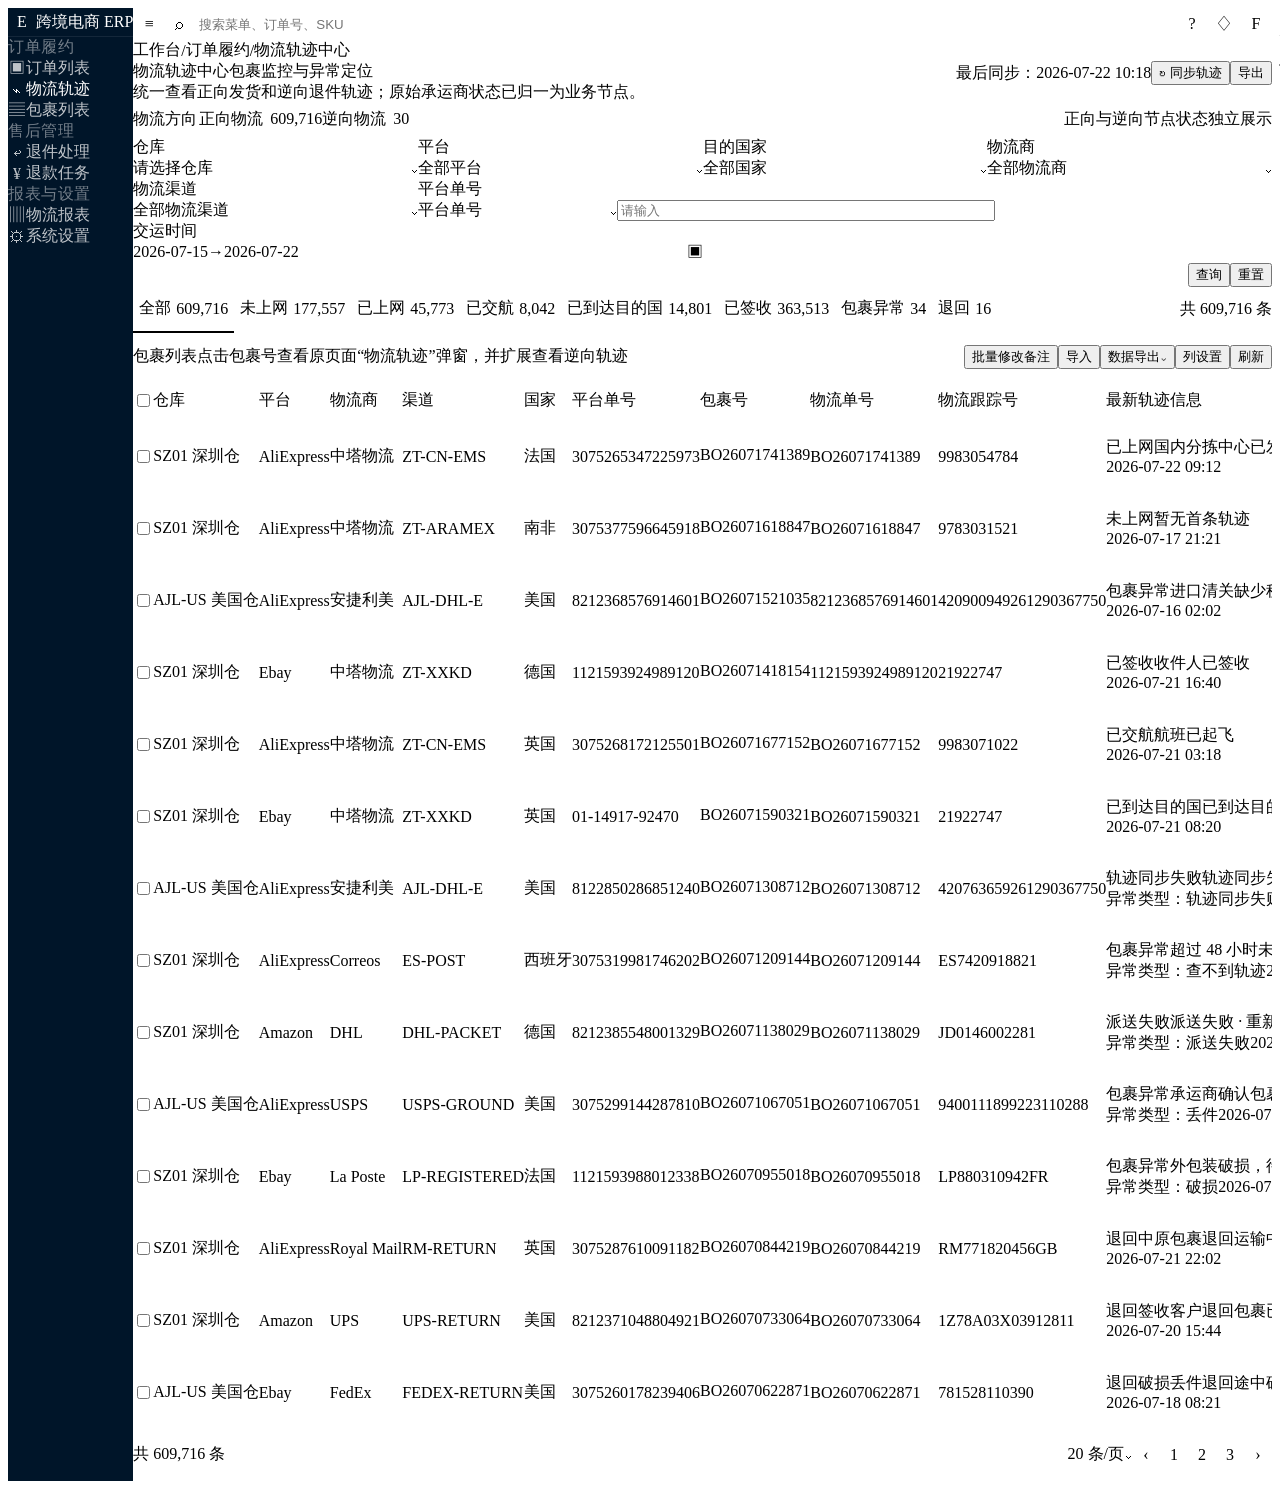
==== index.html @ 1d7941b6 "publish logistics tracking center prototype" ====
<!DOCTYPE html>
<html lang="zh-CN">
<head>
  <meta charset="UTF-8" />
  <meta name="viewport" content="width=device-width, initial-scale=1.0" />
  <title>物流轨迹中心 · ERP 原型初稿</title>
  <link rel="stylesheet" href="../../ui-library/tokens.css" />
  <link rel="stylesheet" href="styles.css" />
</head>
<body>
  <div class="c-shell" data-collapsed="false" data-component="ErpShell">
    <aside class="c-shell__sider" aria-label="主导航">
      <div class="c-shell__brand">
        <span class="c-shell__brand-logo">E</span>
        <span class="c-shell__brand-text">跨境电商 ERP</span>
      </div>
      <ul class="c-shell__menu" role="menu">
        <li class="c-shell__menu-group">订单履约</li>
        <li class="c-shell__menu-item" role="menuitem"><span class="c-shell__menu-icon">▣</span><span>订单列表</span></li>
        <li class="c-shell__menu-item c-shell__menu-item--active" role="menuitem"><span class="c-shell__menu-icon">⌁</span><span>物流轨迹</span></li>
        <li class="c-shell__menu-item" role="menuitem"><span class="c-shell__menu-icon">▤</span><span>包裹列表</span></li>
        <li class="c-shell__menu-group">售后管理</li>
        <li class="c-shell__menu-item" role="menuitem"><span class="c-shell__menu-icon">↩</span><span>退件处理</span></li>
        <li class="c-shell__menu-item" role="menuitem"><span class="c-shell__menu-icon">¥</span><span>退款任务</span></li>
        <li class="c-shell__menu-group">报表与设置</li>
        <li class="c-shell__menu-item" role="menuitem"><span class="c-shell__menu-icon">▥</span><span>物流报表</span></li>
        <li class="c-shell__menu-item" role="menuitem"><span class="c-shell__menu-icon">⚙</span><span>系统设置</span></li>
      </ul>
    </aside>

    <header class="c-shell__header">
      <span class="c-shell__collapse-btn" title="折叠侧栏" data-action="collapse">≡</span>
      <div class="c-shell__header-search">
        <span class="c-shell__header-search-icon">⌕</span>
        <input class="input" placeholder="搜索菜单、订单号、SKU" aria-label="全局搜索" />
      </div>
      <div class="c-shell__header-actions">
        <span class="c-shell__icon-btn" title="帮助">?</span>
        <span class="c-shell__icon-btn" title="通知">♢</span>
        <div class="c-shell__avatar" title="当前用户">F</div>
      </div>
    </header>

    <nav class="c-shell__crumb" aria-label="面包屑">
      <a href="#">工作台</a><span class="c-shell__crumb-sep">/</span>
      <a href="#">订单履约</a><span class="c-shell__crumb-sep">/</span>
      <span class="c-shell__crumb-current">物流轨迹中心</span>
    </nav>

    <main class="c-shell__content">
      <header class="c-page-header" data-component="PageHeaderBar">
        <div class="c-page-header__left">
          <h1 class="c-page-header__title">物流轨迹中心 <span class="c-page-header__title-extra">包裹监控与异常定位</span></h1>
          <p class="c-page-header__desc">统一查看正向发货和逆向退件轨迹；原始承运商状态已归一为业务节点。</p>
        </div>
        <div class="c-page-header__actions">
          <span class="sync-status">最后同步：2026-07-22 10:18</span>
          <button class="btn" data-action="sync">↻ 同步轨迹</button>
          <button class="btn btn--outlined btn--color-primary" data-action="export">导出</button>
        </div>
      </header>

      <section class="direction-bar surface-panel" aria-label="物流方向">
        <div class="direction-bar__label">物流方向</div>
        <div class="segmented" role="group" aria-label="物流方向切换">
          <button class="c-segmented__item segmented__item is-active" data-direction="forward">正向物流 <span class="segmented__count">609,716</span></button>
          <button class="c-segmented__item segmented__item" data-direction="reverse">逆向物流 <span class="segmented__count">30</span></button>
        </div>
        <div class="direction-bar__hint">正向与逆向节点状态独立展示</div>
      </section>

      <section class="c-filter" data-component="QueryFilterBar" data-expanded="false">
        <div class="c-filter__row">
          <div class="c-filter__field">
            <span class="c-filter__label">仓库</span>
            <div class="ui-select" data-select="warehouse"><span>请选择仓库</span><b>⌄</b></div>
          </div>
          <div class="c-filter__field">
            <span class="c-filter__label">平台</span>
            <div class="ui-select" data-select="platform"><span>全部平台</span><b>⌄</b></div>
          </div>
          <div class="c-filter__field">
            <span class="c-filter__label">目的国家</span>
            <div class="ui-select" data-select="country"><span>全部国家</span><b>⌄</b></div>
          </div>
          <div class="c-filter__field">
            <span class="c-filter__label">物流商</span>
            <div class="ui-select" data-select="carrier"><span>全部物流商</span><b>⌄</b></div>
          </div>
          <div class="c-filter__field">
            <span class="c-filter__label">物流渠道</span>
            <div class="ui-select" data-select="channel"><span>全部物流渠道</span><b>⌄</b></div>
          </div>
          <div class="c-filter__field c-filter__field--search">
            <span class="c-filter__label">平台单号</span>
            <div class="code-search-control"><div class="ui-select" data-select="codeType"><span>平台单号</span><b>⌄</b></div><input class="input" id="keywordInput" placeholder="请输入" /></div>
          </div>
          <div class="c-filter__field c-filter__field--date">
            <span class="c-filter__label">交运时间</span>
            <div class="date-range"><span>2026-07-15</span><i>→</i><span>2026-07-22</span><b>▣</b></div>
          </div>
          <div class="c-filter__actions">
            <button class="btn btn--primary" data-action="search">查询</button>
            <button class="btn" data-action="reset">重置</button>
          </div>
        </div>
        <div class="c-filter__chips" id="filterChips" hidden></div>
      </section>

      <section class="status-panel surface-panel">
        <div class="status-panel__head">
          <div class="status-tabs" role="tablist" aria-label="物流状态" id="statusTabs"></div>
          <span class="result-note" id="resultNote">共 609,716 条</span>
        </div>
        <div class="status-subfilters" id="statusSubfilters" hidden></div>
      </section>

      <section class="c-table-panel surface-panel" data-component="DataTablePanel">
        <div class="table-toolbar">
          <div class="table-toolbar__left"><strong>包裹列表</strong><span class="text-tertiary">点击包裹号查看原页面“物流轨迹”弹窗，并扩展查看逆向轨迹</span></div>
          <div class="table-toolbar__right"><button class="btn btn--sm btn--color-primary" data-action="remark-batch">批量修改备注</button><button class="btn btn--sm" data-action="import">导入</button><button class="btn btn--sm" data-action="export-menu">数据导出⌄</button><button class="btn btn--sm" data-action="column-setting">列设置</button><button class="btn btn--sm" data-action="refresh">刷新</button></div>
        </div>
        <div class="table-scroll">
          <table class="c-table" aria-label="物流包裹列表">
            <thead id="tableHead"></thead>
            <tbody id="parcelRows"></tbody>
          </table>
        </div>
        <div class="table-footer"><span id="paginationTotal">共 609,716 条</span><div class="pagination"><span class="page-size">20 条/页⌄</span><span class="page-btn is-disabled">‹</span><span class="page-btn is-current">1</span><span class="page-btn">2</span><span class="page-btn">3</span><span class="page-btn">›</span></div></div>
      </section>
    </main>
  </div>

  <div class="toast" id="toast" role="status"></div>

  <div class="c-drawer-mask" data-action="close-drawer"></div>
  <aside class="c-drawer" data-open="false" data-component="DetailDrawer" role="dialog" aria-modal="true" aria-labelledby="drawerTitle">
    <div class="c-drawer__head">
      <div><h2 class="c-drawer__title" id="drawerTitle">包裹轨迹详情</h2><div class="drawer-subtitle" id="drawerSubtitle">—</div></div>
      <span class="c-drawer__close" data-action="close-drawer" title="关闭">×</span>
    </div>
    <div class="c-drawer__meta" id="drawerMeta"></div>
    <nav class="c-drawer__tabs" id="drawerTabs" role="tablist">
      <span class="c-drawer__tab is-active" data-drawer-tab="forward" aria-selected="true">正向轨迹</span>
      <span class="c-drawer__tab" data-drawer-tab="reverse" aria-selected="false">逆向轨迹</span>
      <span class="c-drawer__tab" data-drawer-tab="basic" aria-selected="false">包裹信息</span>
    </nav>
    <div class="c-drawer__body" id="drawerBody"></div>
    <footer class="c-drawer__foot"><button class="btn" data-action="close-drawer">关闭</button><button class="btn btn--outlined btn--color-primary" data-action="copy-no">复制运单号</button><button class="btn btn--primary" data-action="drawer-action">查看处理任务</button></footer>
  </aside>

  <script src="script.js"></script>
</body>
</html>
---- styles.css ----
/* 物流轨迹中心：页面级样式，基础 token 与组件语义来自 ui-library/tokens.css */

body { min-width: 1180px; }
a { color: inherit; }

.c-shell { display: grid; grid-template-columns: var(--layout-sider-width) 1fr; grid-template-rows: var(--layout-header-height) var(--layout-breadcrumb-height) 1fr; grid-template-areas: "sider header" "sider crumb" "sider content"; min-height: 100vh; }
.c-shell[data-collapsed="true"] { grid-template-columns: var(--layout-sider-collapsed-width) 1fr; }
.c-shell__sider { grid-area: sider; background: #001529; color: rgba(255,255,255,.85); display: flex; flex-direction: column; overflow: hidden; }
.c-shell__brand { height: var(--layout-header-height); display: flex; align-items: center; gap: var(--space-3); padding: 0 var(--space-4); color: #fff; font-weight: var(--font-weight-semibold); font-size: var(--font-size-lg); border-bottom: 1px solid rgba(255,255,255,.08); white-space: nowrap; overflow: hidden; }
.c-shell__brand-logo { width: 28px; height: 28px; border-radius: var(--radius-sm); background: var(--color-primary-6); display: inline-flex; align-items: center; justify-content: center; color: #fff; flex-shrink: 0; }
.c-shell__menu { list-style: none; margin: 0; padding: var(--space-2) 0; overflow-y: auto; }
.c-shell__menu-group { padding: var(--space-3) var(--space-4) var(--space-1); font-size: var(--font-size-xs); color: rgba(255,255,255,.45); letter-spacing: .5px; white-space: nowrap; }
.c-shell__menu-item { display: flex; align-items: center; gap: var(--space-3); height: var(--control-height-lg); padding: 0 var(--space-4); color: rgba(255,255,255,.75); cursor: pointer; transition: background var(--motion), color var(--motion); white-space: nowrap; }
.c-shell__menu-item:hover { color: #fff; background: rgba(255,255,255,.06); }
.c-shell__menu-item--active { color: #fff; background: var(--color-primary-6); }
.c-shell__menu-icon { width: 18px; flex-shrink: 0; display: inline-flex; justify-content: center; }
.c-shell__header { grid-area: header; background: var(--color-bg-container); border-bottom: 1px solid var(--color-border-secondary); display: flex; align-items: center; padding: 0 var(--space-6); gap: var(--space-3); }
.c-shell__collapse-btn, .c-shell__icon-btn { width: 32px; height: 32px; display: inline-flex; align-items: center; justify-content: center; border-radius: var(--radius-sm); cursor: pointer; color: var(--color-text-secondary); }
.c-shell__collapse-btn:hover, .c-shell__icon-btn:hover { background: var(--color-bg-spotlight); color: var(--color-text); }
.c-shell__header-search { flex: 1; max-width: 360px; position: relative; }
.c-shell__header-search .input { width: 100%; padding-left: 32px; background: var(--color-bg-layout); border-color: transparent; }
.c-shell__header-search-icon { position: absolute; left: 10px; top: 50%; transform: translateY(-50%); color: var(--color-text-tertiary); z-index: 1; }
.c-shell__header-actions { margin-left: auto; display: flex; align-items: center; gap: var(--space-2); }
.c-shell__avatar { width: 32px; height: 32px; border-radius: 50%; background: var(--color-primary-1); color: var(--color-primary-7); display: inline-flex; align-items: center; justify-content: center; font-size: var(--font-size-sm); font-weight: var(--font-weight-medium); }
.c-shell__crumb { grid-area: crumb; background: var(--color-bg-container); padding: 0 var(--space-6); display: flex; align-items: center; font-size: var(--font-size-sm); color: var(--color-text-secondary); border-bottom: 1px solid var(--color-border-secondary); }
.c-shell__crumb a { text-decoration: none; }
.c-shell__crumb a:hover { color: var(--color-primary-6); }
.c-shell__crumb-sep { padding: 0 var(--space-2); color: var(--color-text-tertiary); }
.c-shell__crumb-current { color: var(--color-text); }
.c-shell__content { grid-area: content; padding: var(--layout-page-padding); overflow: auto; }
.c-shell[data-collapsed="true"] .c-shell__brand-text, .c-shell[data-collapsed="true"] .c-shell__menu-group, .c-shell[data-collapsed="true"] .c-shell__menu-item > span:not(.c-shell__menu-icon) { display: none; }

.c-page-header { display: flex; align-items: flex-start; justify-content: space-between; gap: var(--space-4); margin-bottom: var(--space-4); }
.c-page-header__left { min-width: 0; }
.c-page-header__title { margin: 0; font-size: var(--font-size-2xl); font-weight: var(--font-weight-semibold); line-height: 1.3; display: flex; align-items: center; gap: var(--space-3); }
.c-page-header__title-extra { font-size: var(--font-size-sm); font-weight: var(--font-weight-regular); color: var(--color-text-tertiary); }
.c-page-header__desc { margin: var(--space-1) 0 0; font-size: var(--font-size-sm); color: var(--color-text-secondary); }
.c-page-header__actions { display: flex; align-items: center; gap: var(--space-2); flex-shrink: 0; }
.sync-status { color: var(--color-text-tertiary); font-size: var(--font-size-xs); margin-right: var(--space-2); }

.surface-panel { background: var(--color-bg-container); border: 1px solid var(--color-border); border-radius: var(--radius); box-shadow: none; }
.direction-bar { display: flex; align-items: center; gap: var(--space-4); padding: var(--space-3) var(--space-4); margin-bottom: var(--space-4); }
.direction-bar__label { color: var(--color-text-secondary); font-size: var(--font-size-sm); white-space: nowrap; }
.direction-bar__hint { margin-left: auto; color: var(--color-text-tertiary); font-size: var(--font-size-xs); }
.segmented { display: inline-flex; align-items: center; padding: 2px; background: var(--color-bg-layout); border-radius: var(--radius); }
.segmented__item { border: 0; background: transparent; color: var(--color-text-secondary); height: 30px; padding: 0 var(--space-4); border-radius: var(--radius-sm); font: inherit; cursor: pointer; transition: all var(--motion); }
.c-segmented__item { appearance: none; }
.segmented__item:hover { color: var(--color-primary-6); }
.segmented__item.is-active { background: var(--color-bg-container); color: var(--color-primary-6); box-shadow: none; font-weight: var(--font-weight-medium); }
.segmented__item--attention.is-active { color: var(--color-error); }
.segmented__count { margin-left: 3px; font-size: var(--font-size-xs); color: var(--color-text-tertiary); }

.metric-grid { display: grid; grid-template-columns: repeat(6, minmax(140px, 1fr)); gap: var(--space-3); margin-bottom: var(--space-4); }
.c-metric { min-height: 96px; padding: var(--space-4); border: 1px solid var(--color-border-secondary); border-radius: var(--radius-lg); background: var(--color-bg-container); box-shadow: var(--shadow-1); display: grid; gap: var(--space-1); cursor: pointer; transition: border-color var(--motion), box-shadow var(--motion); }
.c-metric:hover, .c-metric.is-selected { border-color: var(--color-primary-3); box-shadow: var(--shadow-2); }
.c-metric__name { color: var(--color-text-secondary); font-size: var(--font-size-sm); }
.c-metric__value { font-size: var(--font-size-xl); font-weight: var(--font-weight-semibold); line-height: 1.2; }
.c-metric__meta { color: var(--color-text-tertiary); font-size: var(--font-size-xs); }
.metric--danger .c-metric__value { color: var(--color-error); }
.metric--warning .c-metric__value { color: var(--color-warning); }
.metric--success .c-metric__value { color: var(--color-success); }

.c-filter { background: var(--color-bg-container); border: 1px solid var(--color-border); border-radius: var(--radius); padding: var(--space-4) var(--space-5); margin-bottom: var(--space-4); }
.c-filter__row { display: grid; grid-template-columns: repeat(4, minmax(150px, 1fr)); gap: var(--space-3) var(--space-4); align-items: end; }
.c-filter__field--search { grid-column: span 2; }
.c-filter__field--date { grid-column: span 2; }
.code-search-control { display: grid; grid-template-columns: minmax(118px, 0.7fr) minmax(150px, 1.3fr); gap: var(--space-2); }
.code-search-control .input, .code-search-control .ui-select { min-width: 0; width: 100%; }
.c-filter__field { display: flex; flex-direction: column; gap: var(--space-1); min-width: 0; }
.c-filter__label { font-size: var(--font-size-xs); color: var(--color-text-secondary); }
.c-filter .input { width: 100%; }
.c-filter__actions { display: flex; align-items: center; justify-content: flex-end; gap: var(--space-2); white-space: nowrap; grid-column: 1 / -1; }
.c-filter__more { margin-top: var(--space-3); padding-top: var(--space-3); border-top: 1px dashed var(--color-border-secondary); display: none; }
.c-filter[data-expanded="true"] .c-filter__more { display: block; }
.more-grid { display: grid; grid-template-columns: repeat(4, minmax(160px, 1fr)); gap: var(--space-4); }
.ui-select, .date-range { height: var(--control-height); padding: 0 var(--space-3); border: 1px solid var(--color-border); border-radius: var(--radius); background: var(--color-bg-container); color: var(--color-text); display: flex; align-items: center; justify-content: space-between; cursor: pointer; font-size: var(--font-size); }
.ui-select:hover, .date-range:hover { border-color: var(--color-primary-6); }
.ui-select b, .date-range b { font-size: var(--font-size-sm); color: var(--color-text-tertiary); font-weight: 400; }
.date-range { gap: var(--space-2); color: var(--color-text-secondary); white-space: nowrap; }
.date-range i { color: var(--color-text-tertiary); font-style: normal; }
.date-range b { margin-left: auto; }

.status-panel { margin-bottom: var(--space-3); }
.status-panel__head { display: flex; align-items: center; justify-content: space-between; padding: 0 var(--space-4); }
.status-tabs { display: flex; gap: var(--space-5); overflow-x: auto; }
.status-tab { position: relative; display: inline-flex; gap: 5px; align-items: center; height: 46px; border: 0; border-bottom: 2px solid transparent; background: transparent; color: var(--color-text-secondary); cursor: pointer; font: inherit; white-space: nowrap; }
.status-tab:hover { color: var(--color-primary-6); }
.status-tab.is-active { color: var(--color-primary-6); border-bottom-color: var(--color-primary-6); font-weight: var(--font-weight-medium); }
.status-tab__count { color: var(--color-text-tertiary); font-size: var(--font-size-xs); }
.result-note { color: var(--color-text-tertiary); font-size: var(--font-size-xs); white-space: nowrap; }
.status-subfilters { display: flex; flex-wrap: wrap; align-items: center; gap: var(--space-2); padding: var(--space-3) var(--space-4); border-top: 1px solid var(--color-border); background: var(--color-bg-container); }
.status-subfilters__row { display: flex; flex-wrap: wrap; align-items: center; gap: var(--space-2); width: 100%; }
.status-subfilters__label { min-width: 72px; color: var(--color-text-secondary); font-size: var(--font-size-sm); }
.subfilter-chip { height: 28px; padding: 0 var(--space-3); border: 1px solid var(--color-border); border-radius: var(--radius-pill); background: var(--color-bg-container); color: var(--color-text-secondary); font: inherit; font-size: var(--font-size-sm); cursor: pointer; }
.subfilter-chip:hover { color: var(--color-primary-6); border-color: var(--color-primary-3); }
.subfilter-chip.is-active { color: var(--color-primary-7); border-color: var(--color-primary-6); background: var(--color-primary-1); }
.subfilter-chip em { margin-left: 4px; color: var(--color-text-tertiary); font-style: normal; font-size: var(--font-size-xs); }

.c-table-panel { overflow: hidden; box-shadow: none; }
.table-toolbar { min-height: 48px; display: flex; align-items: center; justify-content: space-between; padding: 0 var(--space-4); border-bottom: 1px solid var(--color-border-secondary); }
.table-toolbar__left, .table-toolbar__right { display: flex; align-items: center; gap: var(--space-3); }
.table-toolbar__left strong { font-weight: var(--font-weight-medium); }
.table-toolbar__left .text-tertiary { font-size: var(--font-size-xs); }
.table-scroll { overflow-x: auto; }
.c-table { width: 100%; border-collapse: collapse; table-layout: auto; min-width: 2200px; }
.c-table th { height: 40px; padding: 0 var(--space-3); background: var(--color-bg-spotlight); color: var(--color-text-secondary); font-size: var(--font-size-sm); font-weight: var(--font-weight-medium); text-align: left; border-bottom: 1px solid var(--color-border); white-space: nowrap; }
.c-table td { height: 72px; padding: var(--space-3); border-bottom: 1px solid var(--color-border-secondary); vertical-align: middle; font-size: var(--font-size-sm); white-space: nowrap; }
.c-table tbody tr:hover { background: var(--color-bg-spotlight); }
.col-check { width: 42px; }.col-track { width: 300px; }.col-action { width: 120px; }
.package-no { display: block; margin-bottom: 3px; }.package-order { display: block; color: var(--color-text-tertiary); font-size: var(--font-size-xs); }
.track-main { display: flex; align-items: center; gap: var(--space-2); }.track-main .tag { flex-shrink: 0; }.track-time, .cell-muted { color: var(--color-text-tertiary); font-size: var(--font-size-xs); }
.track-error { color: var(--color-error); }.link { cursor: pointer; }
.remark-input { width: 148px; min-height: 42px; padding: var(--space-1) var(--space-2); border: 1px solid var(--color-border); border-radius: var(--radius-sm); resize: vertical; font: inherit; font-size: var(--font-size-xs); color: var(--color-text); background: var(--color-bg-container); }
.remark-input:focus { outline: none; border-color: var(--color-primary-6); }
.table-footer { display: flex; align-items: center; justify-content: space-between; min-height: 52px; padding: 0 var(--space-4); color: var(--color-text-tertiary); font-size: var(--font-size-sm); }
.pagination { display: flex; align-items: center; gap: var(--space-2); }.page-size, .page-btn { height: 28px; min-width: 28px; display: inline-flex; align-items: center; justify-content: center; border: 1px solid var(--color-border); border-radius: var(--radius-sm); background: var(--color-bg-container); color: var(--color-text-secondary); padding: 0 var(--space-2); }.page-btn { cursor: pointer; }.page-btn:hover, .page-btn.is-current { color: var(--color-primary-6); border-color: var(--color-primary-6); }.page-btn.is-disabled { color: var(--color-text-disabled); border-color: var(--color-border-secondary); cursor: not-allowed; }

.c-drawer-mask { position: fixed; inset: 0; background: var(--color-bg-mask); z-index: var(--z-drawer); display: none; opacity: 0; transition: opacity var(--motion); }.c-drawer-mask[data-open="true"] { display: block; opacity: 1; }
.c-drawer { position: fixed; top: 0; right: 0; height: 100vh; width: min(920px, 67vw); background: var(--color-bg-elevated); border-left: 1px solid var(--color-border); box-shadow: none; z-index: calc(var(--z-drawer) + 1); display: flex; flex-direction: column; transform: translateX(100%); transition: transform var(--motion); }.c-drawer[data-open="true"] { transform: translateX(0); }
.c-drawer__head { flex-shrink: 0; display: flex; align-items: center; gap: var(--space-3); padding: var(--space-4) var(--space-5); border-bottom: 1px solid var(--color-border-secondary); }.c-drawer__title { margin: 0; font-size: var(--font-size-lg); font-weight: var(--font-weight-semibold); }.drawer-subtitle { margin-top: 4px; color: var(--color-text-tertiary); font-size: var(--font-size-xs); }.c-drawer__close { margin-left: auto; width: 32px; height: 32px; display: inline-flex; align-items: center; justify-content: center; border-radius: var(--radius-sm); cursor: pointer; color: var(--color-text-secondary); font-size: 22px; }.c-drawer__close:hover { background: var(--color-bg-spotlight); }
.c-drawer__meta { display: flex; align-items: center; flex-wrap: wrap; gap: var(--space-4); padding: var(--space-3) var(--space-5); background: var(--color-bg-spotlight); font-size: var(--font-size-sm); color: var(--color-text-secondary); }.c-drawer__meta strong { color: var(--color-text); font-weight: var(--font-weight-medium); }
.c-drawer__tabs { flex-shrink: 0; display: flex; gap: var(--space-5); padding: 0 var(--space-5); border-bottom: 1px solid var(--color-border-secondary); }.c-drawer__tab { padding: var(--space-3) 0; cursor: pointer; color: var(--color-text-secondary); border-bottom: 2px solid transparent; font-size: var(--font-size); }.c-drawer__tab.is-active { color: var(--color-primary-6); border-bottom-color: var(--color-primary-6); }
.c-drawer__body { flex: 1; overflow-y: auto; padding: var(--space-5); }.c-drawer__foot { flex-shrink: 0; padding: var(--space-3) var(--space-5); border-top: 1px solid var(--color-border-secondary); background: var(--color-bg-container); display: flex; justify-content: flex-end; gap: var(--space-2); }
.drawer-section { margin-bottom: var(--space-6); }.drawer-section__title { margin: 0 0 var(--space-3); padding-bottom: var(--space-2); border-bottom: 1px solid var(--color-border-secondary); font-size: var(--font-size); font-weight: var(--font-weight-medium); }.drawer-desc { display: grid; grid-template-columns: 110px 1fr 110px 1fr; gap: var(--space-3) var(--space-4); margin: 0; font-size: var(--font-size-sm); }.drawer-desc dt { color: var(--color-text-secondary); }.drawer-desc dd { margin: 0; color: var(--color-text); }
.c-timeline { list-style: none; padding: 0 0 0 var(--space-2); margin: 0; }.c-timeline__item { position: relative; padding: 0 0 var(--space-5) var(--space-5); border-left: 2px solid var(--color-border-secondary); }.c-timeline__item::before { content: ''; position: absolute; left: -5px; top: 2px; width: 8px; height: 8px; border-radius: 50%; background: var(--color-primary-6); }.c-timeline__item:last-child { border-left-color: transparent; }.c-timeline__item.is-latest::before { box-shadow: 0 0 0 4px var(--color-primary-1); }.c-timeline__time { color: var(--color-text-tertiary); font-size: var(--font-size-xs); }.c-timeline__title { margin: var(--space-1) 0; font-size: var(--font-size); }.c-timeline__detail { color: var(--color-text-secondary); font-size: var(--font-size-sm); }.raw-event { margin-top: var(--space-2); padding: var(--space-2) var(--space-3); background: var(--color-bg-spotlight); color: var(--color-text-tertiary); border-radius: var(--radius-sm); font-size: var(--font-size-xs); }
.drawer-alert { display: flex; align-items: flex-start; gap: var(--space-2); padding: var(--space-3); margin-bottom: var(--space-5); border: 1px solid var(--color-warning-border); background: var(--color-warning-bg); color: #ad6800; border-radius: var(--radius); font-size: var(--font-size-sm); }.drawer-alert--error { border-color: var(--color-error-border); background: var(--color-error-bg); color: var(--color-error); }
.empty-reverse { padding: var(--space-8); text-align: center; color: var(--color-text-tertiary); border: 1px dashed var(--color-border); border-radius: var(--radius); }
.toast { position: fixed; left: 50%; top: 24px; transform: translate(-50%, -16px); opacity: 0; pointer-events: none; z-index: var(--z-tooltip); padding: var(--space-2) var(--space-4); background: rgba(0,0,0,.75); color: #fff; border-radius: var(--radius); font-size: var(--font-size-sm); transition: all var(--motion); }.toast.is-visible { opacity: 1; transform: translate(-50%, 0); }

@media (max-width: 1380px) { .metric-grid { grid-template-columns: repeat(3, 1fr); } }
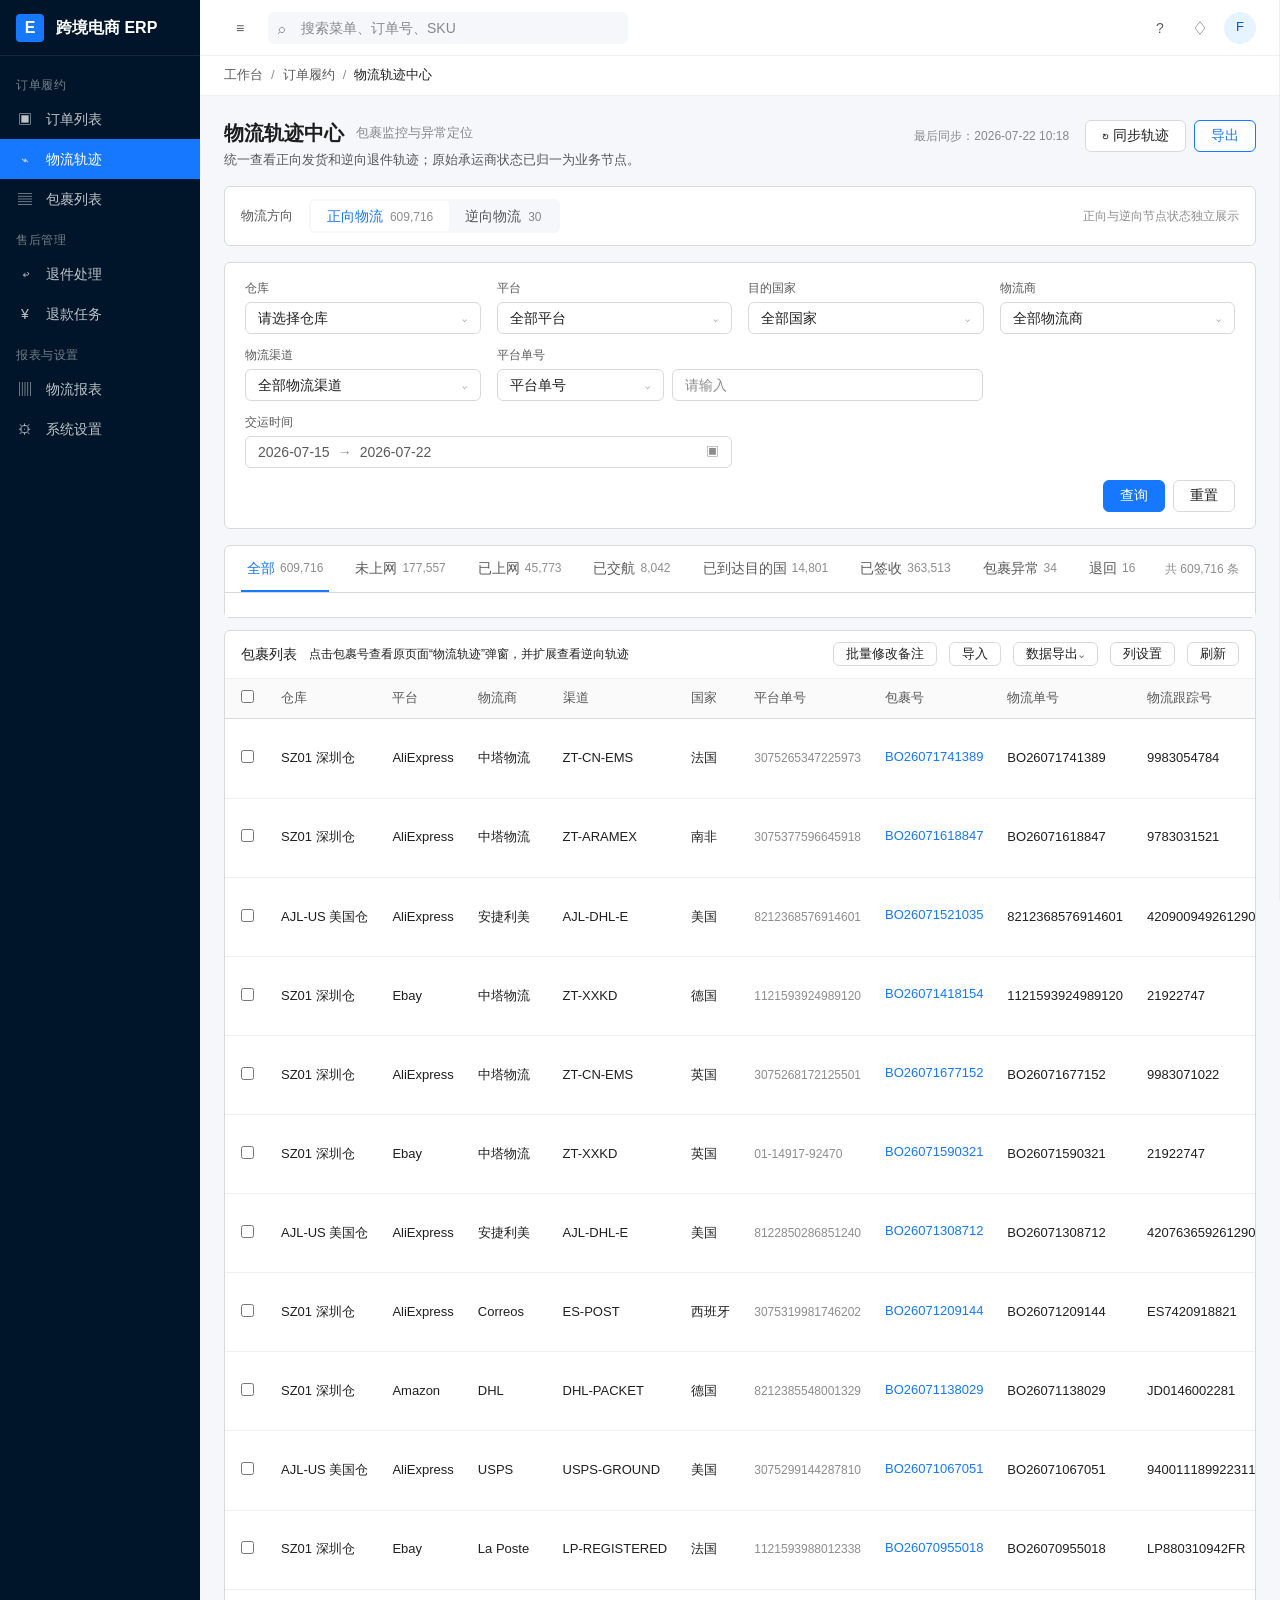
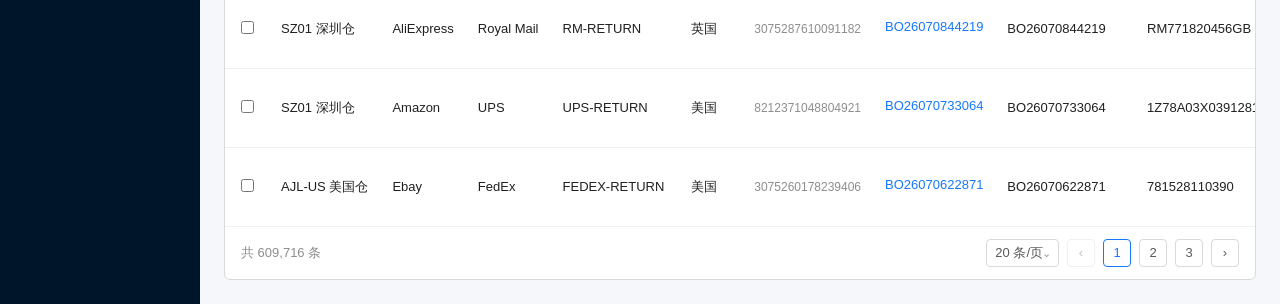
==== commit 040d3b5e: "fix: bundle prototype design tokens" ====
--- a/index.html
+++ b/index.html
@@ -4,7 +4,7 @@
   <meta charset="UTF-8" />
   <meta name="viewport" content="width=device-width, initial-scale=1.0" />
   <title>物流轨迹中心 · ERP 原型初稿</title>
-  <link rel="stylesheet" href="../../ui-library/tokens.css" />
+  <link rel="stylesheet" href="tokens.css" />
   <link rel="stylesheet" href="styles.css" />
 </head>
 <body>
--- a/tokens.css
+++ b/tokens.css
@@ -0,0 +1,132 @@
+:root {
+  --color-primary-1: #e6f4ff;
+  --color-primary-3: #91caff;
+  --color-primary-6: #1677ff;
+  --color-primary-7: #0958d9;
+  --color-primary-bg: var(--color-primary-1);
+  --color-success: #52c41a;
+  --color-success-bg: #f6ffed;
+  --color-success-border: #b7eb8f;
+  --color-warning: #faad14;
+  --color-warning-bg: #fffbe6;
+  --color-warning-border: #ffe58f;
+  --color-error: #ff4d4f;
+  --color-error-bg: #fff2f0;
+  --color-error-border: #ffccc7;
+  --color-text: rgba(0, 0, 0, 0.88);
+  --color-text-secondary: rgba(0, 0, 0, 0.65);
+  --color-text-tertiary: rgba(0, 0, 0, 0.45);
+  --color-text-disabled: rgba(0, 0, 0, 0.25);
+  --color-text-on-primary: #fff;
+  --color-bg-layout: #f5f7fa;
+  --color-bg-container: #fff;
+  --color-bg-elevated: #fff;
+  --color-bg-spotlight: #fafafa;
+  --color-bg-disabled: rgba(0, 0, 0, 0.04);
+  --color-bg-mask: rgba(0, 0, 0, 0.45);
+  --color-border: #d9d9d9;
+  --color-border-secondary: #f0f0f0;
+  --font-family: -apple-system, BlinkMacSystemFont, "Segoe UI", "PingFang SC", "Microsoft YaHei", Arial, sans-serif;
+  --font-size-xs: 12px;
+  --font-size-sm: 13px;
+  --font-size: 14px;
+  --font-size-lg: 16px;
+  --font-size-xl: 18px;
+  --font-size-2xl: 20px;
+  --font-weight-regular: 400;
+  --font-weight-medium: 500;
+  --font-weight-semibold: 600;
+  --line-height-base: 1.5715;
+  --space-1: 4px;
+  --space-2: 8px;
+  --space-3: 12px;
+  --space-4: 16px;
+  --space-5: 20px;
+  --space-6: 24px;
+  --space-8: 32px;
+  --radius-sm: 4px;
+  --radius: 6px;
+  --radius-lg: 8px;
+  --radius-pill: 999px;
+  --shadow-1: 0 1px 2px 0 rgba(0, 0, 0, 0.03), 0 1px 6px -1px rgba(0, 0, 0, 0.02);
+  --shadow-2: 0 6px 16px 0 rgba(0, 0, 0, 0.08), 0 3px 6px -4px rgba(0, 0, 0, 0.12);
+  --layout-sider-width: 200px;
+  --layout-sider-collapsed-width: 64px;
+  --layout-header-height: 56px;
+  --layout-breadcrumb-height: 40px;
+  --layout-page-padding: 24px;
+  --control-height-sm: 24px;
+  --control-height: 32px;
+  --control-height-lg: 40px;
+  --motion: 200ms cubic-bezier(0.4, 0, 0.2, 1);
+  --z-drawer: 900;
+  --z-tooltip: 1200;
+}
+
+body {
+  margin: 0;
+  font-family: var(--font-family);
+  font-size: var(--font-size);
+  line-height: var(--line-height-base);
+  color: var(--color-text);
+  background: var(--color-bg-layout);
+}
+
+* { box-sizing: border-box; }
+
+.surface-panel {
+  background: var(--color-bg-container);
+  border: 1px solid var(--color-border-secondary);
+  border-radius: var(--radius-lg);
+  box-shadow: var(--shadow-1);
+}
+
+.tag {
+  display: inline-flex;
+  align-items: center;
+  height: 22px;
+  padding: 0 8px;
+  border-radius: var(--radius-sm);
+  font-size: var(--font-size-xs);
+  border: 1px solid transparent;
+}
+.tag--default { background: var(--color-bg-spotlight); color: var(--color-text); border-color: var(--color-border-secondary); }
+.tag--processing { background: var(--color-primary-bg); color: var(--color-primary-7); border-color: var(--color-primary-3); }
+.tag--success { background: var(--color-success-bg); color: var(--color-success); border-color: var(--color-success-border); }
+.tag--warning { background: var(--color-warning-bg); color: var(--color-warning); border-color: var(--color-warning-border); }
+.tag--error { background: var(--color-error-bg); color: var(--color-error); border-color: var(--color-error-border); }
+
+.btn {
+  display: inline-flex;
+  align-items: center;
+  justify-content: center;
+  gap: var(--space-2);
+  height: var(--control-height);
+  padding: 0 var(--space-4);
+  border-radius: var(--radius);
+  border: 1px solid var(--color-border);
+  background: var(--color-bg-container);
+  color: var(--color-text);
+  font-size: var(--font-size);
+  cursor: pointer;
+  transition: all var(--motion);
+}
+.btn--primary { background: var(--color-primary-6); color: #fff; border-color: var(--color-primary-6); }
+.btn--danger { background: var(--color-error); color: #fff; border-color: var(--color-error); }
+.btn--text { border-color: transparent; background: transparent; }
+.btn--sm { height: var(--control-height-sm); padding: 0 var(--space-3); font-size: var(--font-size-sm); }
+.btn--outlined.btn--color-primary { background: var(--color-bg-container); color: var(--color-primary-6); border-color: var(--color-primary-6); }
+.btn--outlined:hover { background: var(--color-bg-spotlight); }
+
+.input, .select {
+  height: var(--control-height);
+  padding: 0 var(--space-3);
+  border: 1px solid var(--color-border);
+  border-radius: var(--radius);
+  background: var(--color-bg-container);
+  color: var(--color-text);
+  font-size: var(--font-size);
+  outline: none;
+}
+.input::placeholder { color: var(--color-text-tertiary); }
+.link { color: var(--color-primary-6); text-decoration: none; }
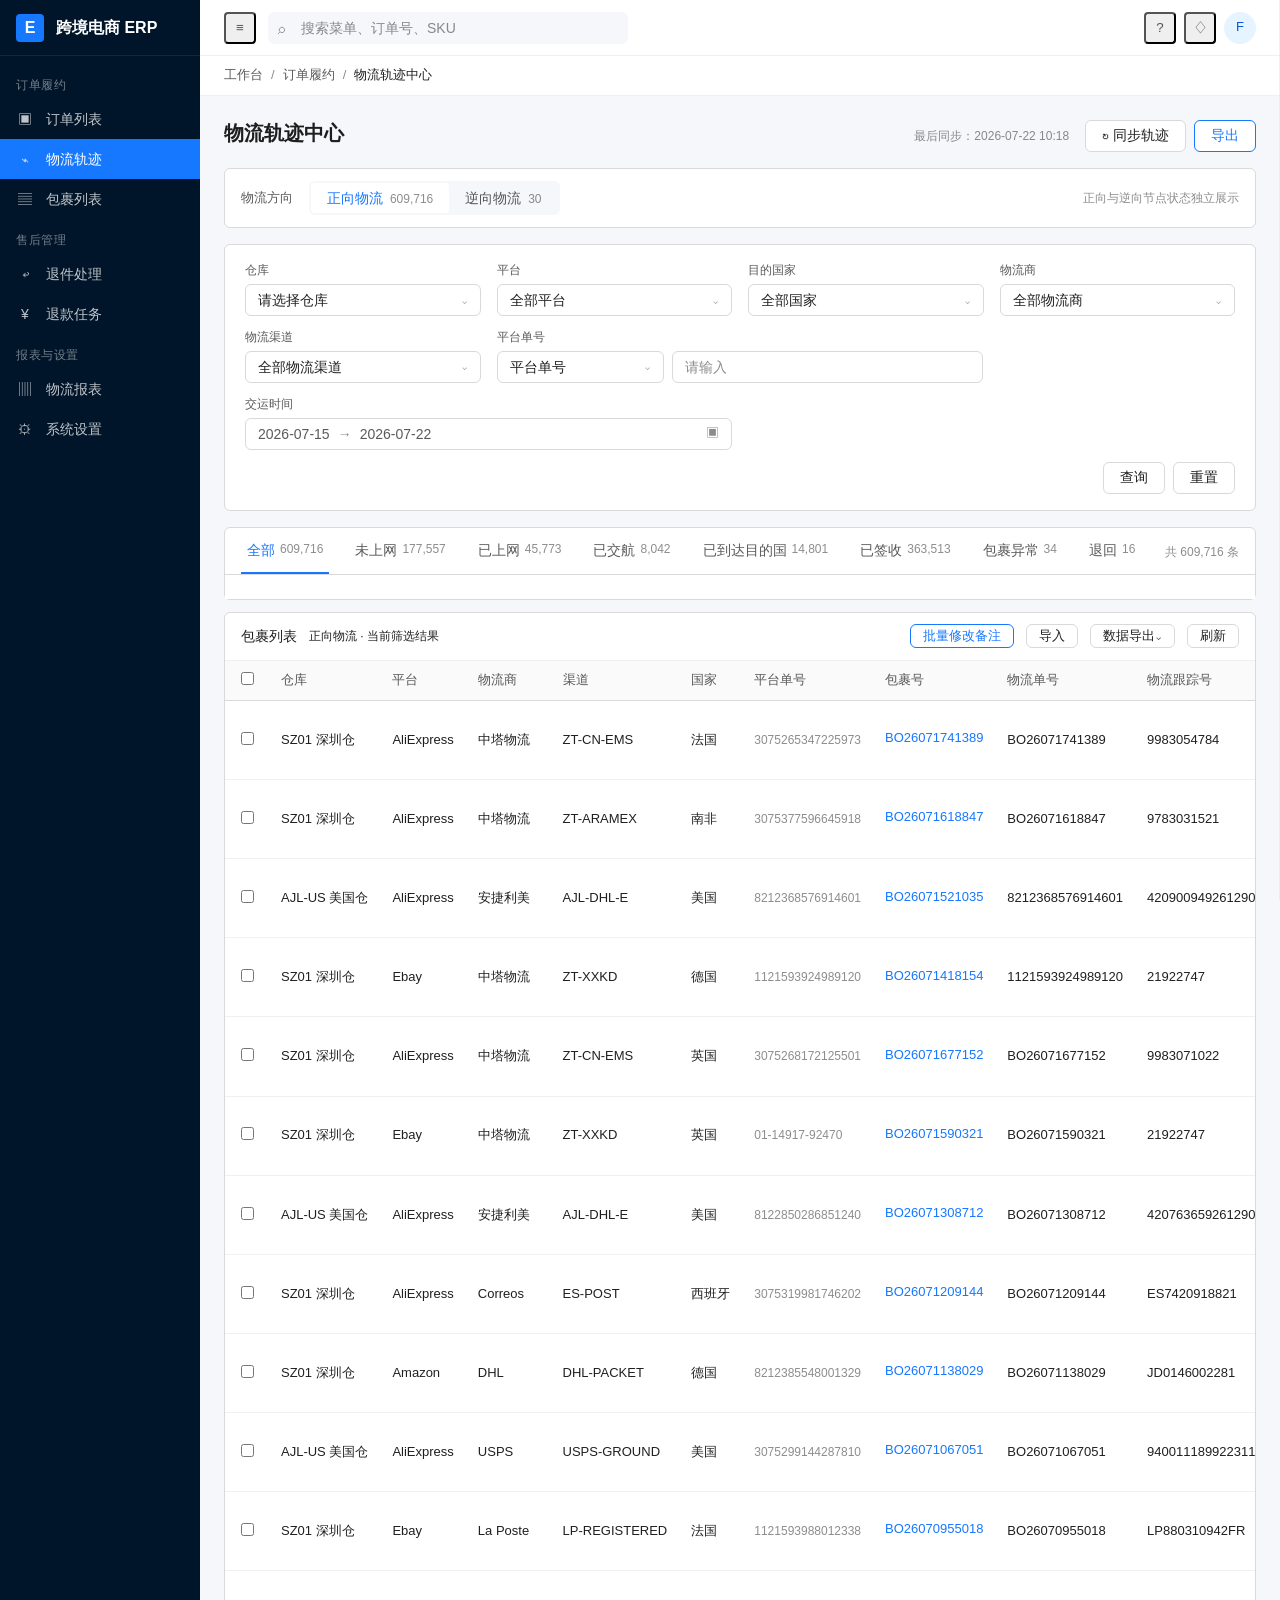
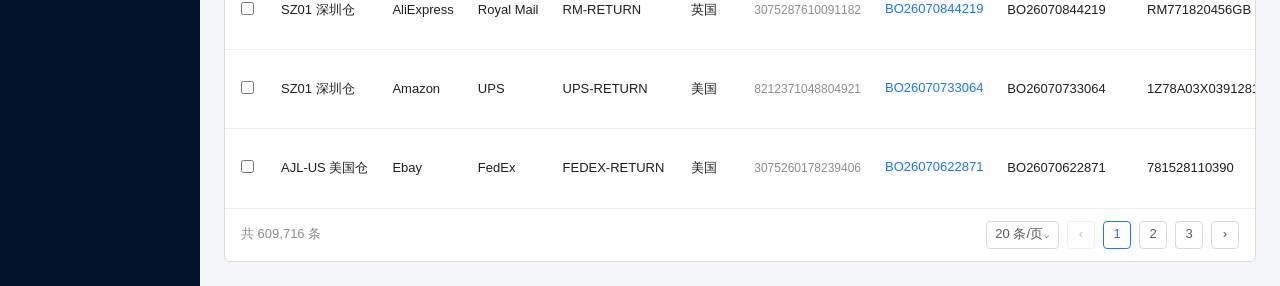
==== commit 3918f147: "Remove extra tracking copy and column setting entry" ====
--- a/index.html
+++ b/index.html
@@ -1,10 +1,10 @@
 <!DOCTYPE html>
-<html lang="zh-CN">
+<html lang="zh-CN" data-theme="default">
 <head>
   <meta charset="UTF-8" />
   <meta name="viewport" content="width=device-width, initial-scale=1.0" />
-  <title>物流轨迹中心 · ERP 原型初稿</title>
-  <link rel="stylesheet" href="tokens.css" />
+  <title>物流轨迹中心</title>
+  <link rel="stylesheet" href="./tokens.css" />
   <link rel="stylesheet" href="styles.css" />
 </head>
 <body>
@@ -29,14 +29,14 @@
     </aside>
 
     <header class="c-shell__header">
-      <span class="c-shell__collapse-btn" title="折叠侧栏" data-action="collapse">≡</span>
+      <button class="c-shell__collapse-btn" type="button" title="折叠侧栏" data-action="collapse" aria-label="折叠侧栏">≡</button>
       <div class="c-shell__header-search">
         <span class="c-shell__header-search-icon">⌕</span>
         <input class="input" placeholder="搜索菜单、订单号、SKU" aria-label="全局搜索" />
       </div>
       <div class="c-shell__header-actions">
-        <span class="c-shell__icon-btn" title="帮助">?</span>
-        <span class="c-shell__icon-btn" title="通知">♢</span>
+        <button class="c-shell__icon-btn" type="button" title="帮助" aria-label="帮助">?</button>
+        <button class="c-shell__icon-btn" type="button" title="通知" aria-label="通知">♢</button>
         <div class="c-shell__avatar" title="当前用户">F</div>
       </div>
     </header>
@@ -50,8 +50,7 @@
     <main class="c-shell__content">
       <header class="c-page-header" data-component="PageHeaderBar">
         <div class="c-page-header__left">
-          <h1 class="c-page-header__title">物流轨迹中心 <span class="c-page-header__title-extra">包裹监控与异常定位</span></h1>
-          <p class="c-page-header__desc">统一查看正向发货和逆向退件轨迹；原始承运商状态已归一为业务节点。</p>
+          <h1 class="c-page-header__title">物流轨迹中心</h1>
         </div>
         <div class="c-page-header__actions">
           <span class="sync-status">最后同步：2026-07-22 10:18</span>
@@ -100,7 +99,7 @@
             <div class="date-range"><span>2026-07-15</span><i>→</i><span>2026-07-22</span><b>▣</b></div>
           </div>
           <div class="c-filter__actions">
-            <button class="btn btn--primary" data-action="search">查询</button>
+            <button class="btn btn--solid btn--color-primary" data-action="search">查询</button>
             <button class="btn" data-action="reset">重置</button>
           </div>
         </div>
@@ -110,15 +109,17 @@
       <section class="status-panel surface-panel">
         <div class="status-panel__head">
           <div class="status-tabs" role="tablist" aria-label="物流状态" id="statusTabs"></div>
-          <span class="result-note" id="resultNote">共 609,716 条</span>
+          <div class="status-panel__actions">
+            <span class="result-note" id="resultNote">共 609,716 条</span>
+          </div>
         </div>
         <div class="status-subfilters" id="statusSubfilters" hidden></div>
       </section>
 
       <section class="c-table-panel surface-panel" data-component="DataTablePanel">
         <div class="table-toolbar">
-          <div class="table-toolbar__left"><strong>包裹列表</strong><span class="text-tertiary">点击包裹号查看原页面“物流轨迹”弹窗，并扩展查看逆向轨迹</span></div>
-          <div class="table-toolbar__right"><button class="btn btn--sm btn--color-primary" data-action="remark-batch">批量修改备注</button><button class="btn btn--sm" data-action="import">导入</button><button class="btn btn--sm" data-action="export-menu">数据导出⌄</button><button class="btn btn--sm" data-action="column-setting">列设置</button><button class="btn btn--sm" data-action="refresh">刷新</button></div>
+          <div class="table-toolbar__left"><strong>包裹列表</strong><span class="text-tertiary" id="tableScopeNote">正向物流 · 当前筛选结果</span></div>
+          <div class="table-toolbar__right"><button class="btn btn--sm btn--outlined btn--color-primary" data-action="remark-batch">批量修改备注</button><button class="btn btn--sm" data-action="import">导入</button><button class="btn btn--sm" data-action="export-menu">数据导出⌄</button><button class="btn btn--sm" data-action="refresh">刷新</button></div>
         </div>
         <div class="table-scroll">
           <table class="c-table" aria-label="物流包裹列表">
@@ -146,7 +147,7 @@
       <span class="c-drawer__tab" data-drawer-tab="basic" aria-selected="false">包裹信息</span>
     </nav>
     <div class="c-drawer__body" id="drawerBody"></div>
-    <footer class="c-drawer__foot"><button class="btn" data-action="close-drawer">关闭</button><button class="btn btn--outlined btn--color-primary" data-action="copy-no">复制运单号</button><button class="btn btn--primary" data-action="drawer-action">查看处理任务</button></footer>
+    <footer class="c-drawer__foot"><button class="btn" data-action="close-drawer">关闭</button><button class="btn btn--outlined btn--color-primary" data-action="copy-no">复制运单号</button><button class="btn btn--solid btn--color-primary" data-action="drawer-action">查看处理任务</button></footer>
   </aside>
 
   <script src="script.js"></script>
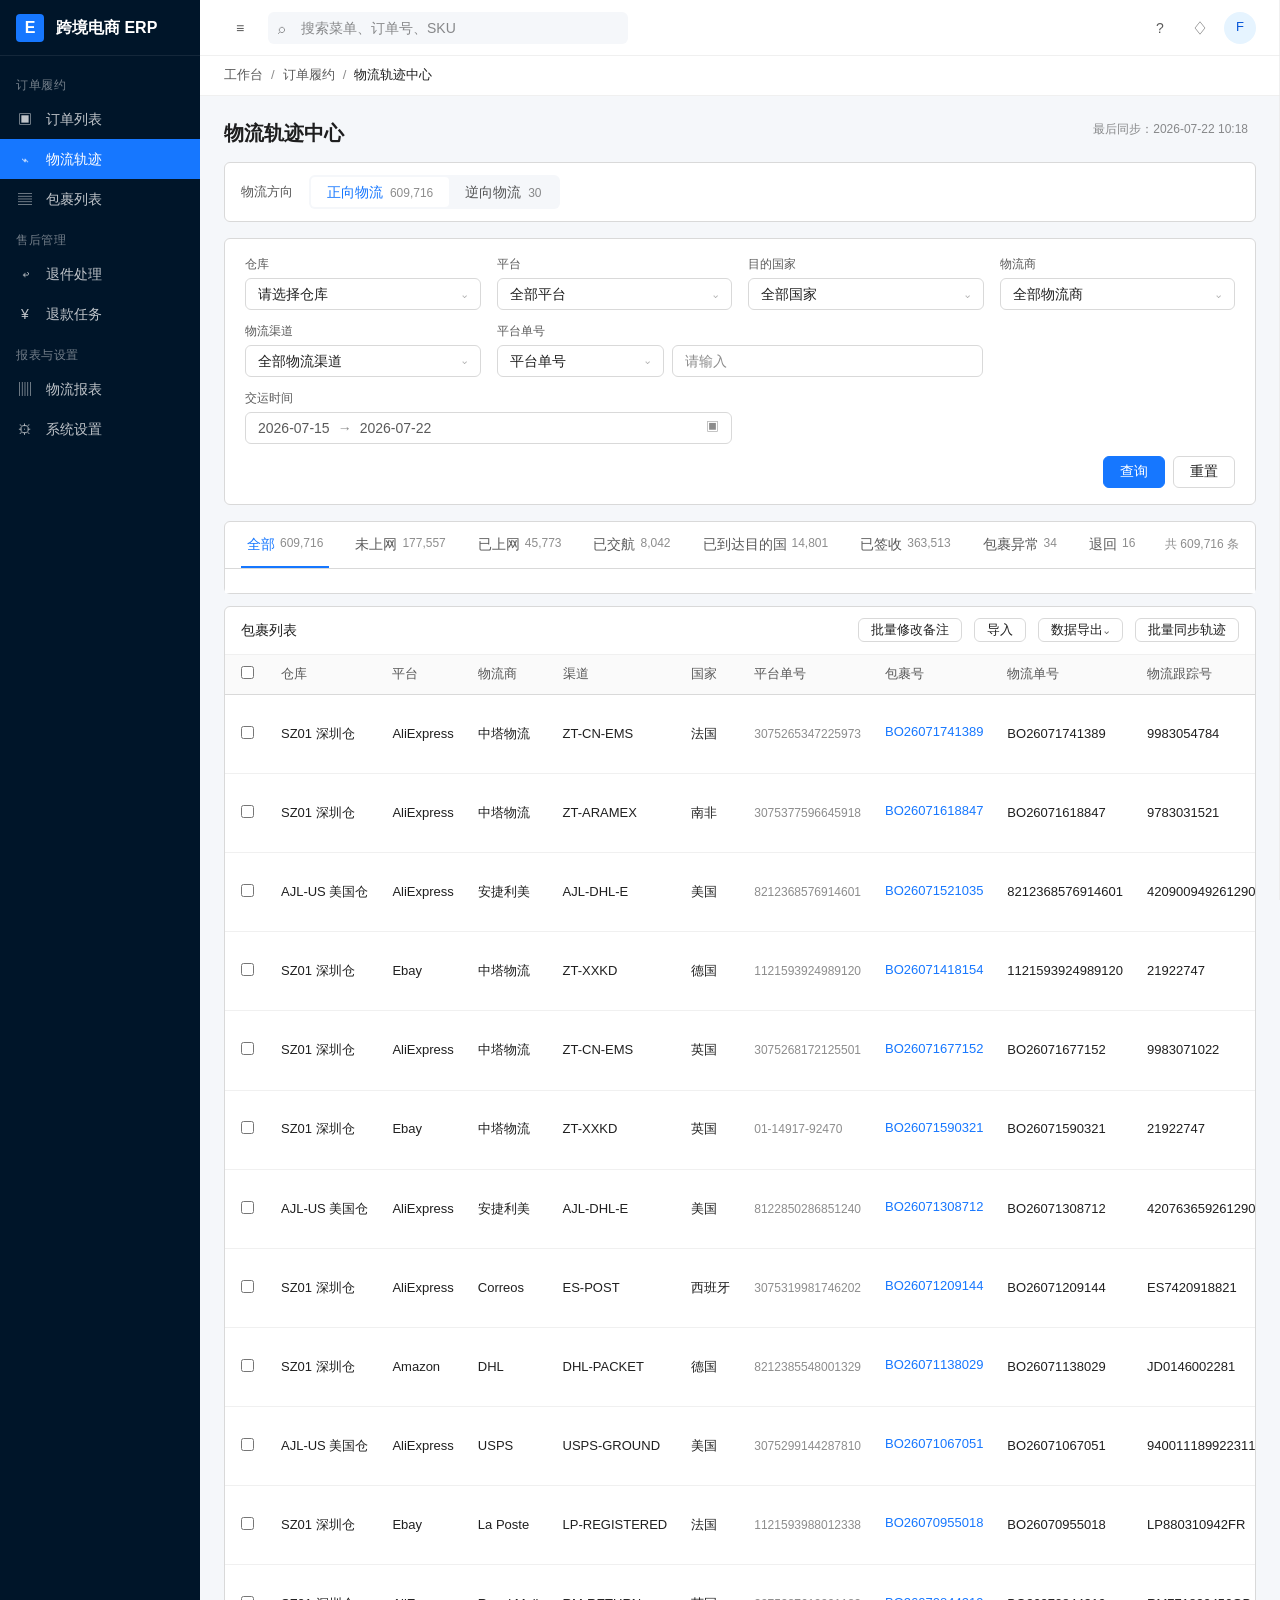
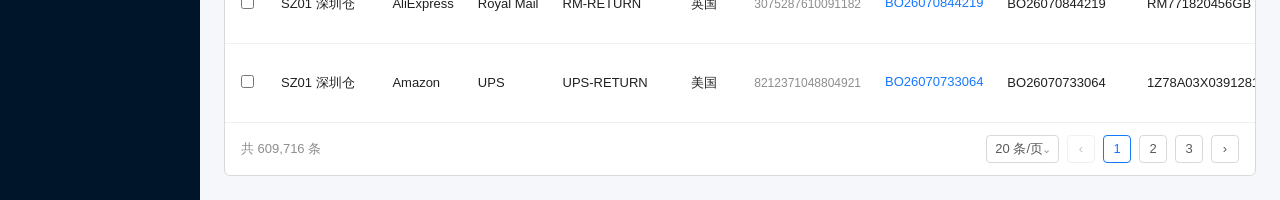
==== commit 9b698c90: "fix: redirect root page to latest prototype" ====
--- a/index.html
+++ b/index.html
@@ -4,6 +4,8 @@
   <meta charset="UTF-8" />
   <meta name="viewport" content="width=device-width, initial-scale=1.0" />
   <title>物流轨迹中心</title>
+  <meta http-equiv="refresh" content="0; url=./prototype/logistics-tracking-center/" />
+  <script>window.location.replace('./prototype/logistics-tracking-center/');</script>
   <link rel="stylesheet" href="./tokens.css" />
   <link rel="stylesheet" href="styles.css" />
 </head>
